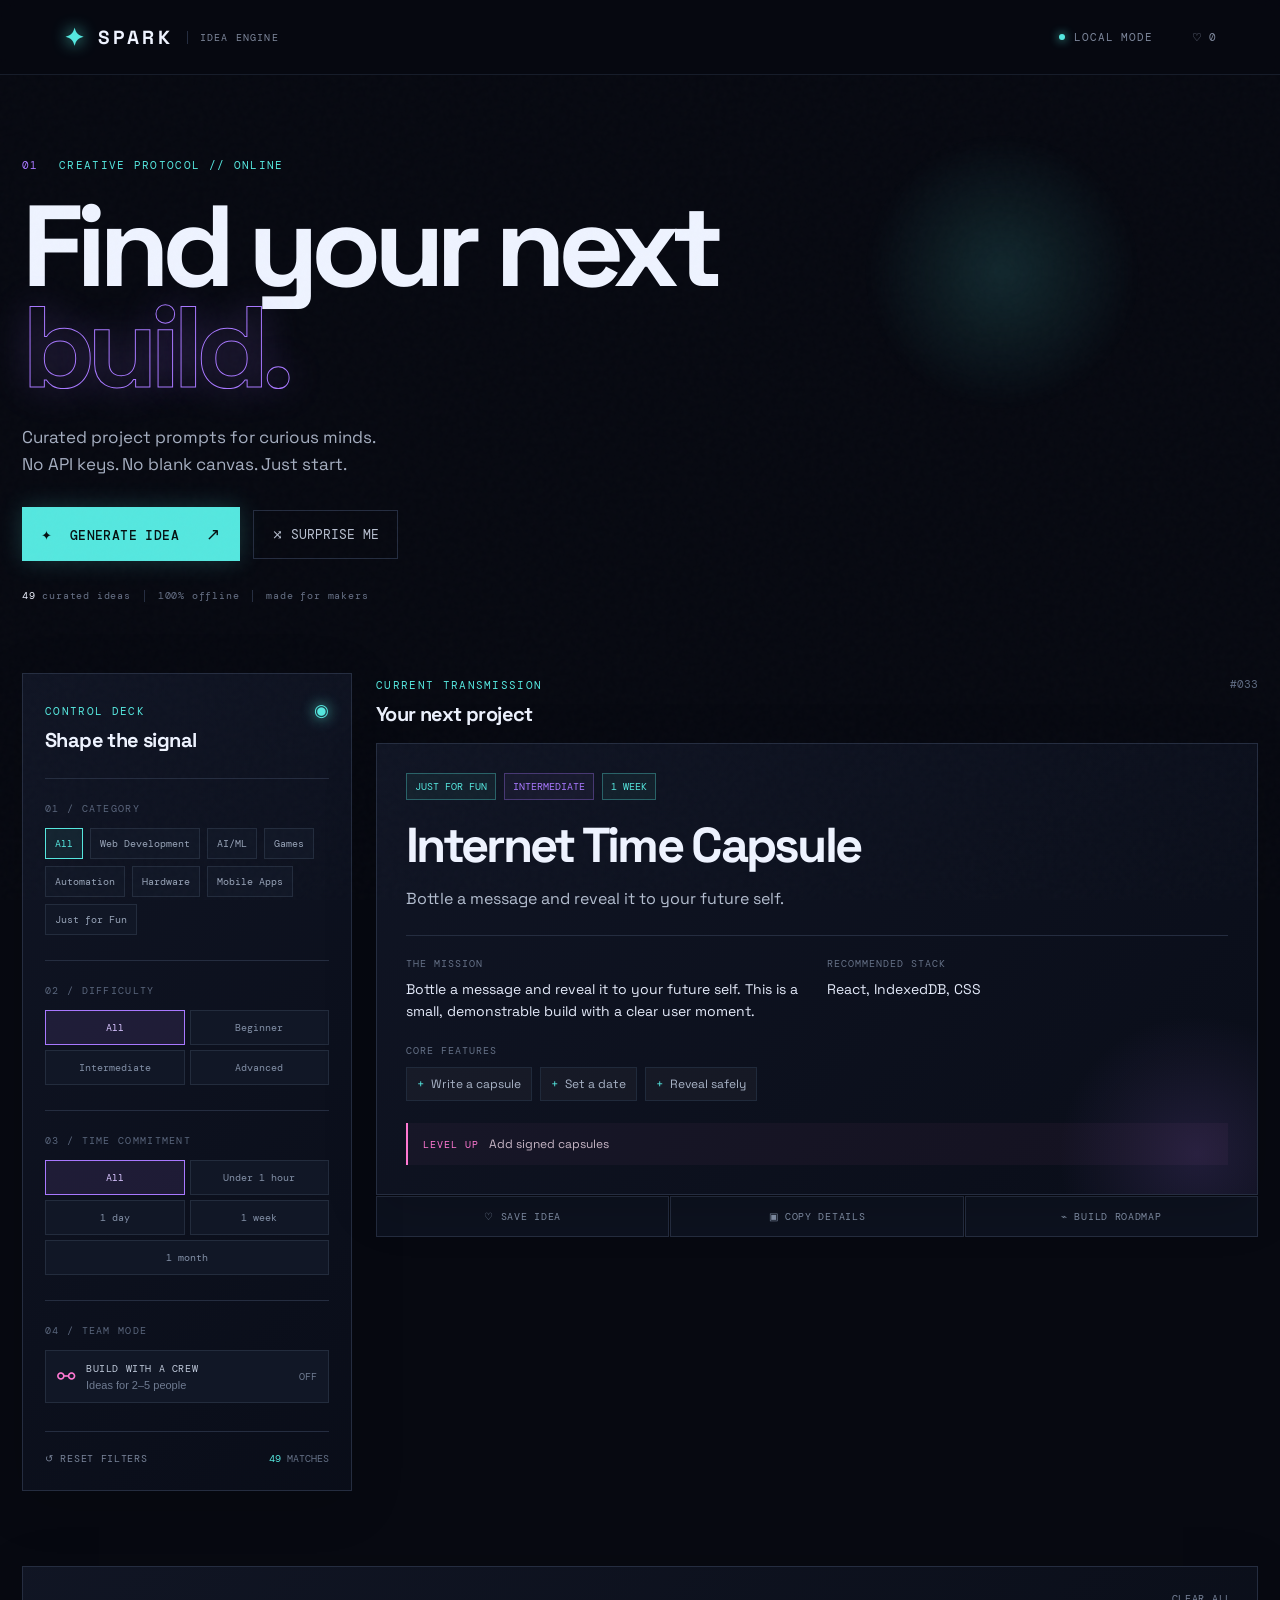
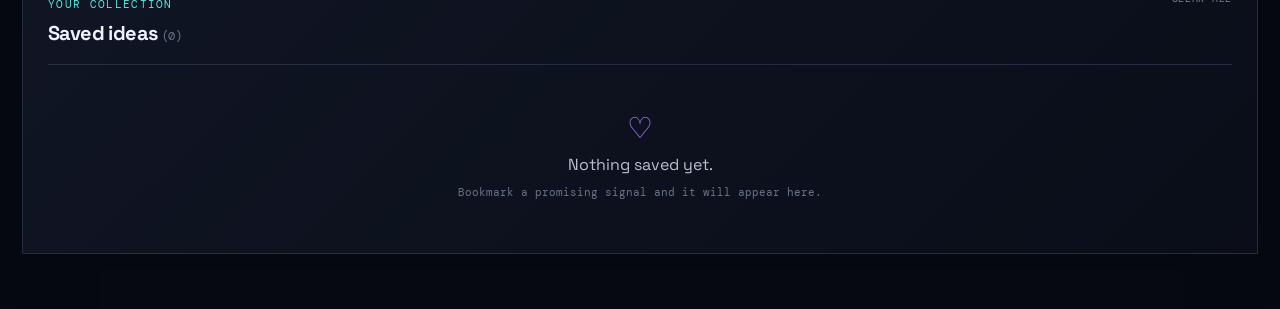
==== index.html @ 1bfc67d9 "Initial commit: SPARK offline project idea generator Static site (49 curated ideas) with self-hosted" ====
<!doctype html>
<html lang="en">
  <head>
    <meta charset="UTF-8" />
    <meta name="viewport" content="width=device-width, initial-scale=1.0" />
    <meta name="theme-color" content="#070911" />
    <meta name="description" content="SPARK is a free, offline project idea generator: 49 curated, buildable prompts filtered by category, difficulty and time — with save, copy and build-roadmap tools for makers." />
    <meta property="og:type" content="website" />
    <meta property="og:title" content="SPARK — Project Idea Generator" />
    <meta property="og:description" content="49 curated, buildable project prompts. No API keys. No blank canvas. Just start." />
    <meta name="twitter:card" content="summary" />
    <meta name="twitter:title" content="SPARK — Project Idea Generator" />
    <meta name="twitter:description" content="49 curated, buildable project prompts. No API keys. No blank canvas. Just start." />
    <link rel="icon" href="data:image/svg+xml,%3Csvg xmlns='http://www.w3.org/2000/svg' viewBox='0 0 64 64'%3E%3Crect width='64' height='64' rx='14' fill='%23070911'/%3E%3Ctext x='32' y='46' font-size='38' text-anchor='middle' fill='%2355e7df'%3E%E2%9C%A6%3C/text%3E%3C/svg%3E" />
    <title>SPARK — Project Idea Generator</title>
    <link rel="stylesheet" href="styles.css" />
  </head>
  <body>
    <div class="noise" aria-hidden="true"></div>
    <noscript><p style="margin:0;padding:16px;text-align:center;background:#111625;color:#eef3ff;font:13px monospace">SPARK needs JavaScript enabled to generate ideas.</p></noscript>
    <header class="topbar">
      <a class="brand" href="#top" aria-label="SPARK home"><span class="brand-mark">✦</span><span>SPARK</span><small>IDEA ENGINE</small></a>
      <div class="top-actions"><span class="status-dot"></span><span>LOCAL MODE</span><button class="icon-button" id="savedNav" type="button" aria-label="Open saved ideas">♡ <span id="savedCount">0</span></button></div>
    </header>

    <main id="top" class="shell">
      <section class="hero">
        <div class="eyebrow"><span>01</span> CREATIVE PROTOCOL // ONLINE</div>
        <h1>Find your next<br /><em>build.</em></h1>
        <p class="hero-copy">Curated project prompts for curious minds.<br />No API keys. No blank canvas. Just start.</p>
        <div class="hero-controls">
          <button class="primary-button" id="generateButton" type="button"><span class="button-icon">✦</span> GENERATE IDEA <span class="button-arrow">↗</span></button>
          <button class="secondary-button" id="surpriseButton" type="button"><span>⤨</span> SURPRISE ME</button>
        </div>
        <div class="hero-meta"><span><b id="ideaTotal">49</b> curated ideas</span><span class="meta-divider"></span><span>100% offline</span><span class="meta-divider"></span><span>made for makers</span></div>
      </section>

      <section class="workspace-grid">
        <aside class="filters-panel panel">
          <div class="panel-heading"><div><span class="section-kicker">CONTROL DECK</span><h2>Shape the signal</h2></div><span class="pulse-icon">◉</span></div>
          <div class="filter-group"><label>01 / CATEGORY</label><div class="chip-grid" id="categoryFilters"></div></div>
          <div class="filter-group"><label>02 / DIFFICULTY</label><div class="segmented" id="difficultyFilters"></div></div>
          <div class="filter-group"><label>03 / TIME COMMITMENT</label><div class="segmented time-grid" id="timeFilters"></div></div>
          <div class="filter-group team-toggle"><label>04 / TEAM MODE</label><button class="team-button" id="teamButton" type="button" aria-pressed="false"><span class="team-icon">⚯</span><span><b>BUILD WITH A CREW</b><small>Ideas for 2–5 people</small></span><i>OFF</i></button></div>
          <div class="filter-footer"><button class="text-button" id="resetButton" type="button">↺ RESET FILTERS</button><span class="match-count"><b id="matchCount">49</b> MATCHES</span></div>
        </aside>

        <section class="result-column" aria-live="polite">
          <div class="result-header"><div><span class="section-kicker">CURRENT TRANSMISSION</span><h2>Your next project</h2></div><span class="result-number" id="resultNumber">#001</span></div>
          <article class="idea-card panel" id="ideaCard"></article>
          <div class="quick-actions"><button class="action-button" id="saveButton" type="button">♡ <span>SAVE IDEA</span></button><button class="action-button" id="copyButton" type="button">▣ <span>COPY DETAILS</span></button><button class="action-button" id="roadmapButton" type="button">⌁ <span>BUILD ROADMAP</span></button></div>
          <div class="roadmap panel hidden" id="roadmapPanel"></div>
        </section>
      </section>

      <section class="saved-section panel" id="savedSection">
        <div class="saved-heading"><div><span class="section-kicker">YOUR COLLECTION</span><h2>Saved ideas <span id="savedHeadingCount">(0)</span></h2></div><button class="text-button" id="clearSavedButton" type="button">CLEAR ALL</button></div>
        <div class="saved-list" id="savedList"><div class="empty-state"><span>♡</span><p>Nothing saved yet.</p><small>Bookmark a promising signal and it will appear here.</small></div></div>
      </section>
    </main>
    <div class="toast" id="toast" role="status"></div>
    <script src="app.js"></script>
  </body>
</html>
---- styles.css ----
@font-face{font-family:'Space Grotesk';font-style:normal;font-weight:300 700;font-display:swap;src:url('fonts/sg-var.woff2') format('woff2')}
@font-face{font-family:'DM Mono';font-style:normal;font-weight:400;font-display:swap;src:url('fonts/dm-400.woff2') format('woff2')}
@font-face{font-family:'DM Mono';font-style:normal;font-weight:500;font-display:swap;src:url('fonts/dm-500.woff2') format('woff2')}
:root{--bg:#070911;--panel:#0d111d;--panel-2:#111625;--line:#252d40;--muted:#7d879b;--text:#eef3ff;--cyan:#55e7df;--purple:#a878ff;--pink:#ff78d2;--mono:'DM Mono','Cascadia Mono','Courier New',monospace;--sans:'Space Grotesk','Segoe UI',Arial,sans-serif}
*{box-sizing:border-box}html{scroll-behavior:smooth}body{margin:0;background:var(--bg);color:var(--text);font-family:var(--sans);min-height:100vh;overflow-x:hidden}.noise{position:fixed;inset:0;opacity:.035;pointer-events:none;z-index:4;background-image:url("data:image/svg+xml,%3Csvg viewBox='0 0 180 180' xmlns='http://www.w3.org/2000/svg'%3E%3Cfilter id='n'%3E%3CfeTurbulence type='fractalNoise' baseFrequency='.9' numOctaves='3' stitchTiles='stitch'/%3E%3C/filter%3E%3Crect width='100%25' height='100%25' filter='url(%23n)' opacity='.55'/%3E%3C/svg%3E")}.topbar{height:75px;border-bottom:1px solid #171d2a;display:flex;align-items:center;justify-content:space-between;padding:0 clamp(22px,5vw,76px);position:relative;z-index:5;background:rgba(7,9,17,.76);backdrop-filter:blur(14px)}.brand{display:flex;align-items:center;gap:10px;color:var(--text);font-weight:700;letter-spacing:.19em;text-decoration:none;font-size:19px}.brand-mark{color:var(--cyan);font-size:24px;text-shadow:0 0 16px var(--cyan)}.brand small{font:10px var(--mono);letter-spacing:.12em;color:var(--muted);border-left:1px solid var(--line);padding-left:12px;margin-left:3px}.top-actions{font:11px var(--mono);letter-spacing:.08em;color:var(--muted);display:flex;align-items:center;gap:9px}.status-dot{width:6px;height:6px;border-radius:50%;background:var(--cyan);box-shadow:0 0 10px var(--cyan)}.icon-button{background:none;border:0;color:var(--muted);font:inherit;margin-left:20px;cursor:pointer;padding:8px 10px;margin-right:-10px}.icon-button:hover{color:var(--text)}.shell{width:min(1250px,calc(100% - 44px));margin:auto}.hero{padding:83px 0 71px;position:relative}.hero:after{content:'';position:absolute;right:9%;top:52px;width:290px;height:290px;border-radius:50%;background:radial-gradient(circle,rgba(84,231,223,.14),transparent 67%);filter:blur(4px);pointer-events:none}.eyebrow,.section-kicker{font:11px var(--mono);letter-spacing:.12em;color:var(--cyan)}.eyebrow span{color:var(--purple);margin-right:12px}.hero h1{font-size:clamp(60px,9vw,120px);line-height:.88;letter-spacing:-.07em;margin:24px 0 25px;position:relative;z-index:1}.hero h1 em{font-style:normal;color:transparent;-webkit-text-stroke:1px var(--purple);text-shadow:0 0 38px rgba(168,120,255,.22)}.hero-copy{font-size:17px;line-height:1.6;color:#a5aec0;margin:0 0 29px}.hero-controls{display:flex;gap:13px;align-items:center}.primary-button,.secondary-button,.action-button,.text-button,.chip,.segmented button{font-family:var(--mono);cursor:pointer;transition:.2s ease}.primary-button{border:0;background:var(--cyan);color:#061112;padding:16px 19px;font-weight:500;letter-spacing:.03em;box-shadow:0 0 24px rgba(85,231,223,.2)}.primary-button:hover{background:#8af4ed;transform:translateY(-2px);box-shadow:0 0 30px rgba(85,231,223,.38)}.button-icon{margin-right:9px}.button-arrow{font-size:17px;margin-left:19px}.secondary-button{background:transparent;border:1px solid var(--line);color:#b9c1d1;padding:15px 18px}.secondary-button:hover{border-color:var(--purple);color:var(--purple)}.hero-meta{display:flex;gap:13px;align-items:center;margin-top:28px;color:#677186;font:10px var(--mono);letter-spacing:.08em}.hero-meta b{color:var(--text);font-weight:400}.meta-divider{height:12px;width:1px;background:var(--line)}.workspace-grid{display:grid;grid-template-columns:330px 1fr;gap:24px;align-items:start}.panel{border:1px solid var(--line);background:linear-gradient(135deg,rgba(17,22,37,.94),rgba(10,14,25,.94));box-shadow:0 12px 50px rgba(0,0,0,.16)}.filters-panel{padding:25px 22px;position:sticky;top:22px}.panel-heading,.result-header,.saved-heading{display:flex;justify-content:space-between;align-items:flex-start}.panel h2,.result-header h2,.saved-heading h2{font-size:20px;letter-spacing:-.03em;margin:7px 0 0}.pulse-icon{color:var(--cyan);font-size:17px;text-shadow:0 0 14px var(--cyan)}.filter-group{border-top:1px solid var(--line);padding:23px 0 0;margin-top:25px}.filter-group label{display:block;color:#59657c;font:10px var(--mono);letter-spacing:.13em;margin-bottom:13px}.chip-grid{display:flex;flex-wrap:wrap;gap:7px}.chip{color:#98a4b8;background:#111726;border:1px solid #232c3d;padding:8px 9px;font-size:10px}.chip:hover,.chip.active{color:var(--cyan);border-color:var(--cyan);background:rgba(85,231,223,.08)}.segmented{display:grid;grid-template-columns:repeat(2,1fr);gap:5px}.segmented button{border:1px solid #232c3d;background:#111726;color:#8390a7;padding:10px 4px;font-size:10px}.segmented button:hover,.segmented button.active{background:rgba(168,120,255,.11);border-color:var(--purple);color:#d8c4ff}.time-grid{grid-template-columns:repeat(2,1fr)}.time-grid button:last-child:nth-child(odd){grid-column:1/-1}.filter-footer{border-top:1px solid var(--line);padding-top:20px;margin-top:28px;display:flex;justify-content:space-between;align-items:center}.text-button{border:0;background:none;color:#788399;font-size:10px;letter-spacing:.07em;padding:10px 7px;margin:-10px -7px}.text-button:hover{color:var(--cyan)}.match-count{font:10px var(--mono);color:#657187}.match-count b{color:var(--cyan);font-weight:400}.result-header{margin-bottom:16px}.result-number{color:#5e6a81;font:11px var(--mono);padding-top:4px}.idea-card{min-height:450px;padding:29px;position:relative;overflow:hidden}.idea-card:after{content:'';position:absolute;right:-80px;bottom:-100px;width:280px;height:280px;border-radius:50%;background:radial-gradient(circle,rgba(168,120,255,.14),transparent 70%)}.idea-top{display:flex;gap:8px;align-items:center;margin-bottom:20px}.tag{font:10px var(--mono);color:var(--cyan);border:1px solid rgba(85,231,223,.33);padding:6px 8px;background:rgba(85,231,223,.06)}.tag.purple{color:var(--purple);border-color:rgba(168,120,255,.33);background:rgba(168,120,255,.06)}.idea-card h3{font-size:clamp(30px,4vw,49px);line-height:1.05;letter-spacing:-.055em;margin:0 0 14px;max-width:680px}.idea-description{font-size:16px;color:#b4bed0;line-height:1.6;max-width:640px;margin:0 0 24px}.detail-grid{display:grid;grid-template-columns:1fr 1fr;gap:20px;border-top:1px solid var(--line);padding-top:21px;position:relative;z-index:1}.detail-label{font:10px var(--mono);color:#657187;letter-spacing:.1em;display:block;margin-bottom:8px}.detail-value{font-size:14px;color:#e4eafa;line-height:1.5}.features{margin-top:22px;position:relative;z-index:1}.feature-list{display:flex;flex-wrap:wrap;gap:8px;margin-top:10px}.feature{font-size:12px;color:#aab5c8;padding:8px 10px;background:rgba(255,255,255,.035);border:1px solid #202a3b}.feature:before{content:'+';color:var(--cyan);margin-right:7px}.challenge{margin-top:22px;padding:13px 15px;border-left:2px solid var(--pink);background:rgba(255,120,210,.04);font-size:12px;color:#c8b7c6;position:relative;z-index:1}.challenge b{font:10px var(--mono);color:var(--pink);letter-spacing:.1em;margin-right:10px}.quick-actions{display:flex;gap:1px;margin-top:1px}.action-button{flex:1;border:1px solid var(--line);background:#0d121f;color:#8390a7;padding:13px 10px;font-size:10px;letter-spacing:.07em}.action-button:hover,.action-button.saved{color:var(--cyan);border-color:var(--cyan);background:rgba(85,231,223,.06)}.roadmap{padding:23px;margin-top:16px}.roadmap h3{margin:0 0 17px;font-size:16px}.roadmap-list{display:grid;grid-template-columns:repeat(4,1fr);gap:12px;counter-reset:steps}.roadmap-step{border-top:1px solid var(--purple);padding-top:11px;font-size:12px;line-height:1.5;color:#aeb8ca}.roadmap-step b{display:block;color:var(--purple);font:10px var(--mono);margin-bottom:7px}.hidden{display:none!important}.saved-section{margin:75px 0 55px;padding:25px}.saved-heading{border-bottom:1px solid var(--line);padding-bottom:18px}.saved-heading h2 span{font:12px var(--mono);color:#69758a}.saved-list{padding-top:17px}.empty-state{text-align:center;padding:27px;color:#68748a}.empty-state span{font-size:29px;color:var(--purple);display:block;margin-bottom:8px}.empty-state p{margin:0 0 5px;color:#b8c0d0}.empty-state small{font:11px var(--mono)}.saved-item{display:flex;justify-content:space-between;gap:15px;align-items:center;padding:14px 0;border-bottom:1px solid #1a2232}.saved-item:last-child{border-bottom:0}.saved-item h3{font-size:14px;margin:0 0 5px}.saved-item p{margin:0;color:#7f8ba0;font-size:12px}.remove-save{background:none;border:0;color:#7f8ba0;font-size:18px;cursor:pointer;padding:8px 10px;margin:-8px -10px}.remove-save:hover{color:var(--pink)}.toast{position:fixed;bottom:25px;left:50%;transform:translate(-50%,20px);background:#e9fffc;color:#071214;padding:12px 17px;font:11px var(--mono);opacity:0;pointer-events:none;transition:.25s;z-index:8}.toast.show{opacity:1;transform:translate(-50%,0)}
@media(max-width:800px){.workspace-grid{grid-template-columns:1fr}.filters-panel{position:static}.hero{padding-top:57px}.hero h1{font-size:clamp(58px,16vw,100px)}.idea-card{min-height:0}.roadmap-list{grid-template-columns:repeat(2,1fr)}}
@media(max-width:520px){.shell{width:min(100% - 28px,1250px)}.topbar{padding:0 16px}.brand small,.top-actions>span:not(.status-dot){display:none}.hero-controls{flex-direction:column;align-items:stretch}.hero-meta{flex-wrap:wrap;line-height:1.7}.idea-card{padding:21px}.detail-grid{grid-template-columns:1fr;gap:15px}.quick-actions{flex-wrap:wrap}.action-button{min-width:30%}.action-button span{display:none}.action-button{font-size:16px;padding:13px}.saved-section{padding:20px}.roadmap-list{grid-template-columns:1fr}}
@media(prefers-reduced-motion:reduce){*,*:before,*:after{scroll-behavior:auto!important;transition:none!important}}
.team-button{width:100%;display:flex;align-items:center;gap:11px;text-align:left;border:1px solid #232c3d;background:#111726;color:#8995a9;padding:11px;cursor:pointer}.team-button:hover,.team-button.active{border-color:var(--pink);background:rgba(255,120,210,.06)}.team-icon{font-size:22px;color:var(--pink)}.team-button b,.team-button small{display:block}.team-button b{font:10px var(--mono);letter-spacing:.06em;color:#c0cadb}.team-button small{font-size:11px;color:#6f7b91;margin-top:4px}.team-button i{font:10px var(--mono);font-style:normal;margin-left:auto;color:#6f7b91}.team-button.active i{color:var(--pink)}
.team-plan{margin-top:22px;position:relative;z-index:1}.team-role{display:inline-block;font-size:11px;color:#c1cada;background:rgba(255,120,210,.045);border:1px solid rgba(255,120,210,.2);padding:7px 9px;margin:0 5px 5px 0}.team-role:before{content:'→';color:var(--pink);margin-right:6px}
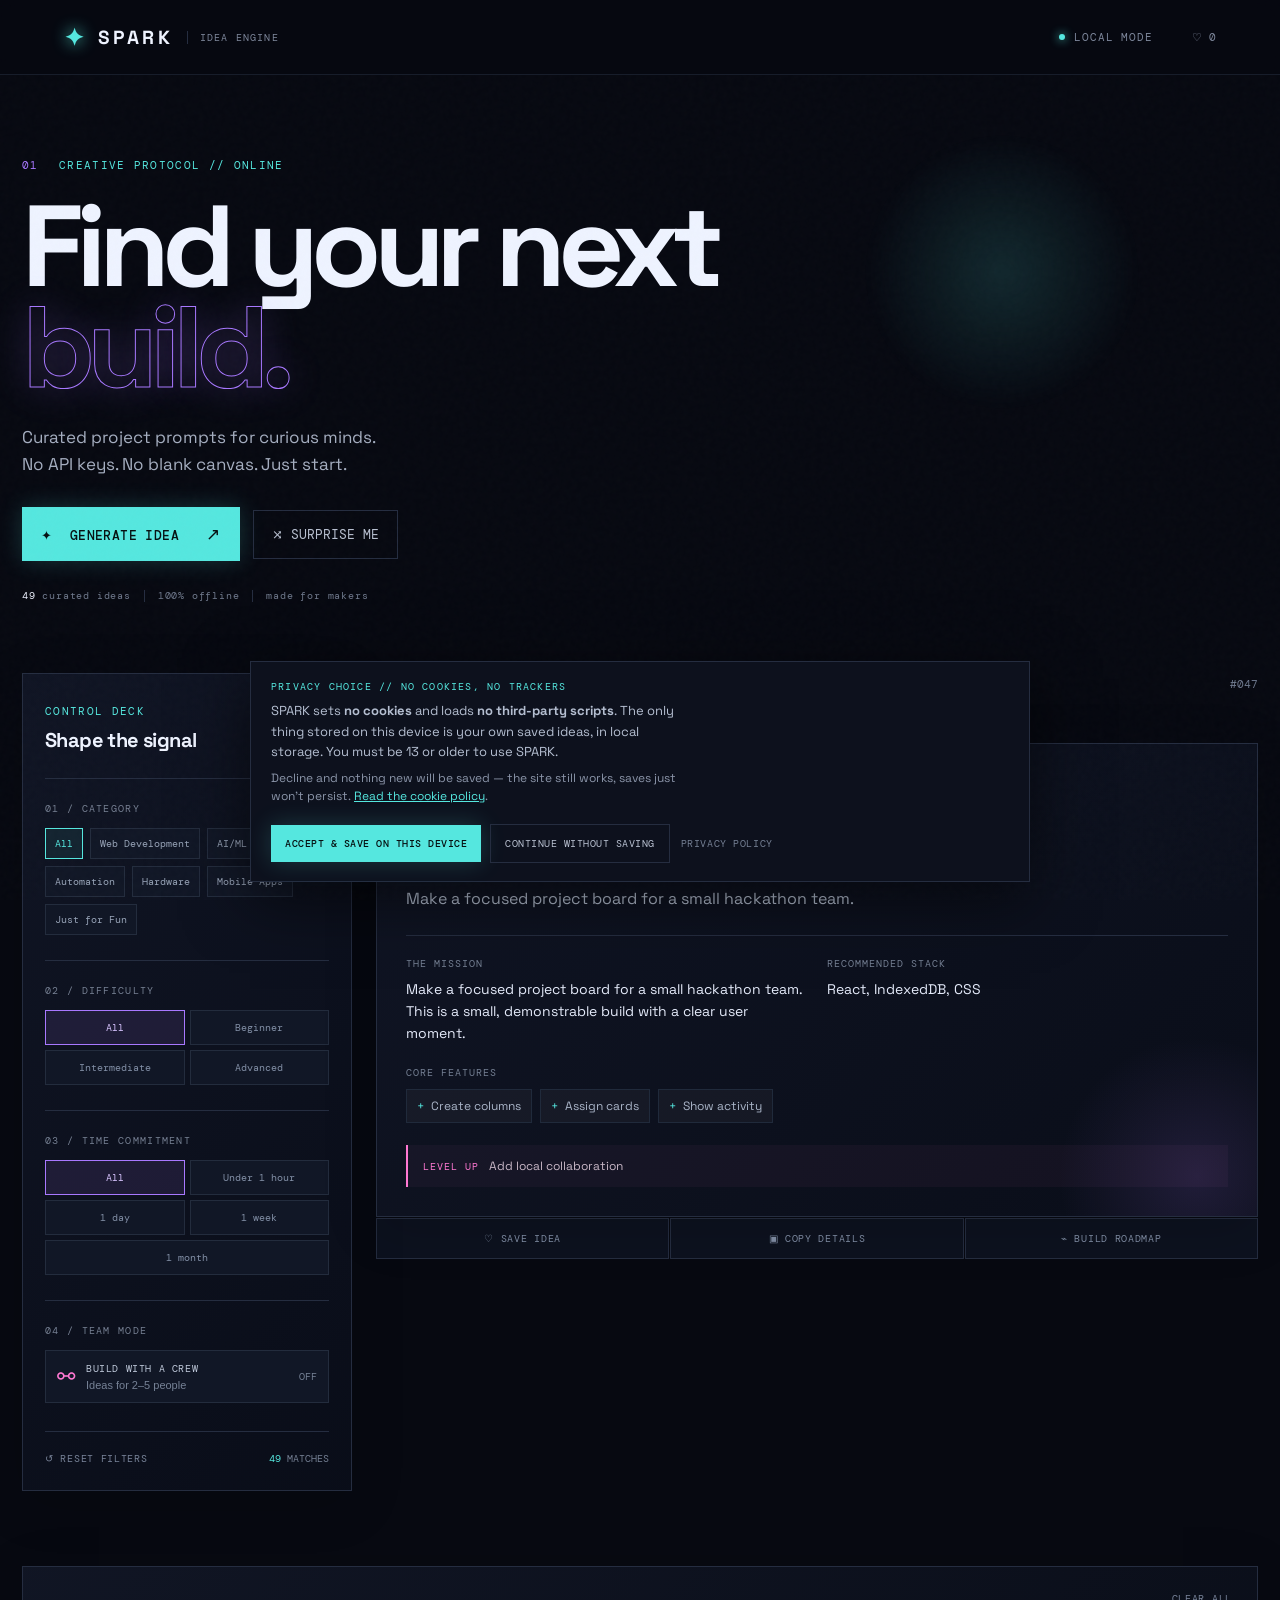
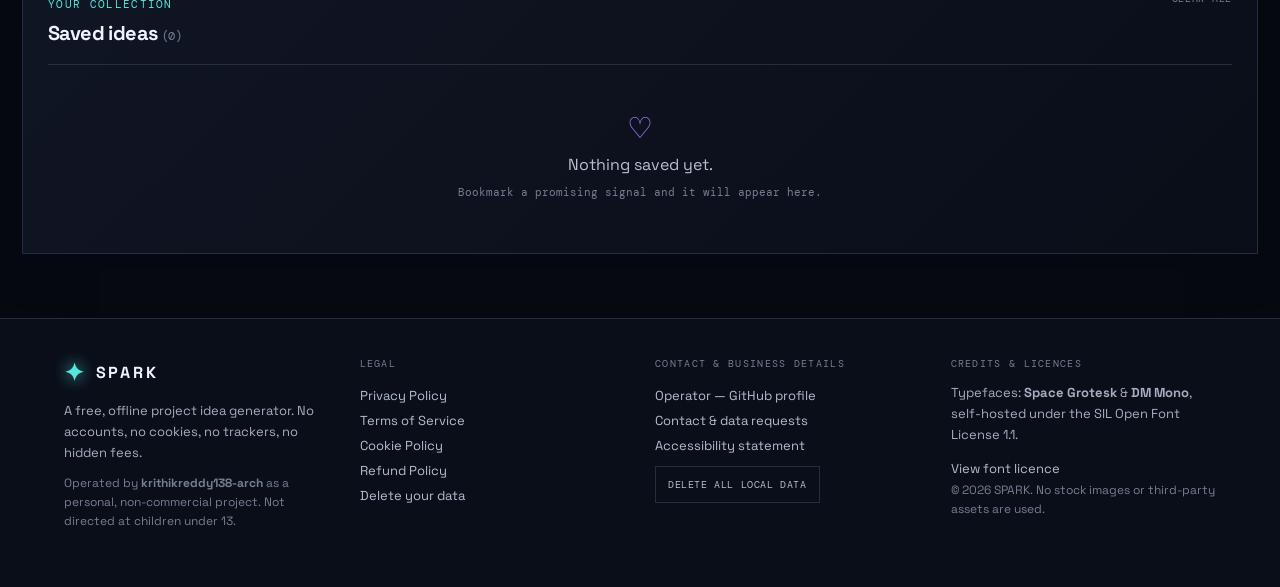
==== commit affc1d15: "Add legal pages, consent banner, accessibility and mobile fixes Adds privacy.html and terms.html cov" ====
--- a/index.html
+++ b/index.html
@@ -16,6 +16,7 @@
     <link rel="stylesheet" href="styles.css" />
   </head>
   <body>
+    <a class="skip-link" href="#ideaCard">Skip to the idea generator</a>
     <div class="noise" aria-hidden="true"></div>
     <noscript><p style="margin:0;padding:16px;text-align:center;background:#111625;color:#eef3ff;font:13px monospace">SPARK needs JavaScript enabled to generate ideas.</p></noscript>
     <header class="topbar">
@@ -58,7 +59,55 @@
         <div class="saved-list" id="savedList"><div class="empty-state"><span>♡</span><p>Nothing saved yet.</p><small>Bookmark a promising signal and it will appear here.</small></div></div>
       </section>
     </main>
+
+    <footer class="site-footer" id="site-footer">
+      <div class="footer-col">
+        <span class="footer-brand"><span class="brand-mark">✦</span>SPARK</span>
+        <p>A free, offline project idea generator. No accounts, no cookies, no trackers, no hidden fees.</p>
+        <p class="footer-op">Operated by <b>krithikreddy138-arch</b> as a personal, non-commercial project. Not directed at children under 13.</p>
+      </div>
+      <div class="footer-col">
+        <b class="footer-head">LEGAL</b>
+        <a href="privacy.html">Privacy Policy</a>
+        <a href="terms.html">Terms of Service</a>
+        <a href="privacy.html#cookies">Cookie Policy</a>
+        <a href="terms.html#refunds">Refund Policy</a>
+        <a href="privacy.html#deletion">Delete your data</a>
+      </div>
+      <div class="footer-col">
+        <b class="footer-head">CONTACT &amp; BUSINESS DETAILS</b>
+        <a href="https://github.com/krithikreddy138-arch">Operator — GitHub profile</a>
+        <a href="https://github.com/krithikreddy138-arch/spark/issues">Contact &amp; data requests</a>
+        <a href="terms.html#accessibility">Accessibility statement</a>
+        <button class="footer-legal-button" id="wipeDataButton" type="button">DELETE ALL LOCAL DATA</button>
+      </div>
+      <div class="footer-col">
+        <b class="footer-head">CREDITS &amp; LICENCES</b>
+        <p>Typefaces: <b>Space Grotesk</b> &amp; <b>DM Mono</b>, self-hosted under the SIL Open Font License 1.1.</p>
+        <a href="fonts/OFL.txt">View font licence</a>
+        <p class="footer-op">© 2026 SPARK. No stock images or third-party assets are used.</p>
+      </div>
+    </footer>
+
     <div class="toast" id="toast" role="status"></div>
+
+    <section class="consent-banner" id="consentBanner" role="region" aria-label="Privacy and cookie choices" hidden>
+      <div class="consent-copy">
+        <b>PRIVACY CHOICE // NO COOKIES, NO TRACKERS</b>
+        <p>SPARK sets <strong>no cookies</strong> and loads <strong>no third-party scripts</strong>. The only thing stored on this device is your own saved ideas, in local storage. You must be 13 or older to use SPARK.</p>
+        <p>Decline and nothing new will be saved — the site still works, saves just won't persist. <a href="privacy.html#cookies">Read the cookie policy</a>.</p>
+      </div>
+      <div class="consent-actions">
+        <button class="primary-button" id="consentAccept" type="button">ACCEPT &amp; SAVE ON THIS DEVICE</button>
+        <button class="secondary-button" id="consentDecline" type="button">CONTINUE WITHOUT SAVING</button>
+        <a class="privacy-link" href="privacy.html">PRIVACY POLICY</a>
+      </div>
+    </section>
     <script src="app.js"></script>
+    <script>
+      document.querySelectorAll('.footer-op').forEach(function (el) {
+        el.innerHTML = el.innerHTML.replace('© 2026 SPARK', '© ' + new Date().getFullYear() + ' SPARK');
+      });
+    </script>
   </body>
 </html>
--- a/styles.css
+++ b/styles.css
@@ -2,9 +2,56 @@
 @font-face{font-family:'DM Mono';font-style:normal;font-weight:400;font-display:swap;src:url('fonts/dm-400.woff2') format('woff2')}
 @font-face{font-family:'DM Mono';font-style:normal;font-weight:500;font-display:swap;src:url('fonts/dm-500.woff2') format('woff2')}
 :root{--bg:#070911;--panel:#0d111d;--panel-2:#111625;--line:#252d40;--muted:#7d879b;--text:#eef3ff;--cyan:#55e7df;--purple:#a878ff;--pink:#ff78d2;--mono:'DM Mono','Cascadia Mono','Courier New',monospace;--sans:'Space Grotesk','Segoe UI',Arial,sans-serif}
-*{box-sizing:border-box}html{scroll-behavior:smooth}body{margin:0;background:var(--bg);color:var(--text);font-family:var(--sans);min-height:100vh;overflow-x:hidden}.noise{position:fixed;inset:0;opacity:.035;pointer-events:none;z-index:4;background-image:url("data:image/svg+xml,%3Csvg viewBox='0 0 180 180' xmlns='http://www.w3.org/2000/svg'%3E%3Cfilter id='n'%3E%3CfeTurbulence type='fractalNoise' baseFrequency='.9' numOctaves='3' stitchTiles='stitch'/%3E%3C/filter%3E%3Crect width='100%25' height='100%25' filter='url(%23n)' opacity='.55'/%3E%3C/svg%3E")}.topbar{height:75px;border-bottom:1px solid #171d2a;display:flex;align-items:center;justify-content:space-between;padding:0 clamp(22px,5vw,76px);position:relative;z-index:5;background:rgba(7,9,17,.76);backdrop-filter:blur(14px)}.brand{display:flex;align-items:center;gap:10px;color:var(--text);font-weight:700;letter-spacing:.19em;text-decoration:none;font-size:19px}.brand-mark{color:var(--cyan);font-size:24px;text-shadow:0 0 16px var(--cyan)}.brand small{font:10px var(--mono);letter-spacing:.12em;color:var(--muted);border-left:1px solid var(--line);padding-left:12px;margin-left:3px}.top-actions{font:11px var(--mono);letter-spacing:.08em;color:var(--muted);display:flex;align-items:center;gap:9px}.status-dot{width:6px;height:6px;border-radius:50%;background:var(--cyan);box-shadow:0 0 10px var(--cyan)}.icon-button{background:none;border:0;color:var(--muted);font:inherit;margin-left:20px;cursor:pointer;padding:8px 10px;margin-right:-10px}.icon-button:hover{color:var(--text)}.shell{width:min(1250px,calc(100% - 44px));margin:auto}.hero{padding:83px 0 71px;position:relative}.hero:after{content:'';position:absolute;right:9%;top:52px;width:290px;height:290px;border-radius:50%;background:radial-gradient(circle,rgba(84,231,223,.14),transparent 67%);filter:blur(4px);pointer-events:none}.eyebrow,.section-kicker{font:11px var(--mono);letter-spacing:.12em;color:var(--cyan)}.eyebrow span{color:var(--purple);margin-right:12px}.hero h1{font-size:clamp(60px,9vw,120px);line-height:.88;letter-spacing:-.07em;margin:24px 0 25px;position:relative;z-index:1}.hero h1 em{font-style:normal;color:transparent;-webkit-text-stroke:1px var(--purple);text-shadow:0 0 38px rgba(168,120,255,.22)}.hero-copy{font-size:17px;line-height:1.6;color:#a5aec0;margin:0 0 29px}.hero-controls{display:flex;gap:13px;align-items:center}.primary-button,.secondary-button,.action-button,.text-button,.chip,.segmented button{font-family:var(--mono);cursor:pointer;transition:.2s ease}.primary-button{border:0;background:var(--cyan);color:#061112;padding:16px 19px;font-weight:500;letter-spacing:.03em;box-shadow:0 0 24px rgba(85,231,223,.2)}.primary-button:hover{background:#8af4ed;transform:translateY(-2px);box-shadow:0 0 30px rgba(85,231,223,.38)}.button-icon{margin-right:9px}.button-arrow{font-size:17px;margin-left:19px}.secondary-button{background:transparent;border:1px solid var(--line);color:#b9c1d1;padding:15px 18px}.secondary-button:hover{border-color:var(--purple);color:var(--purple)}.hero-meta{display:flex;gap:13px;align-items:center;margin-top:28px;color:#677186;font:10px var(--mono);letter-spacing:.08em}.hero-meta b{color:var(--text);font-weight:400}.meta-divider{height:12px;width:1px;background:var(--line)}.workspace-grid{display:grid;grid-template-columns:330px 1fr;gap:24px;align-items:start}.panel{border:1px solid var(--line);background:linear-gradient(135deg,rgba(17,22,37,.94),rgba(10,14,25,.94));box-shadow:0 12px 50px rgba(0,0,0,.16)}.filters-panel{padding:25px 22px;position:sticky;top:22px}.panel-heading,.result-header,.saved-heading{display:flex;justify-content:space-between;align-items:flex-start}.panel h2,.result-header h2,.saved-heading h2{font-size:20px;letter-spacing:-.03em;margin:7px 0 0}.pulse-icon{color:var(--cyan);font-size:17px;text-shadow:0 0 14px var(--cyan)}.filter-group{border-top:1px solid var(--line);padding:23px 0 0;margin-top:25px}.filter-group label{display:block;color:#59657c;font:10px var(--mono);letter-spacing:.13em;margin-bottom:13px}.chip-grid{display:flex;flex-wrap:wrap;gap:7px}.chip{color:#98a4b8;background:#111726;border:1px solid #232c3d;padding:8px 9px;font-size:10px}.chip:hover,.chip.active{color:var(--cyan);border-color:var(--cyan);background:rgba(85,231,223,.08)}.segmented{display:grid;grid-template-columns:repeat(2,1fr);gap:5px}.segmented button{border:1px solid #232c3d;background:#111726;color:#8390a7;padding:10px 4px;font-size:10px}.segmented button:hover,.segmented button.active{background:rgba(168,120,255,.11);border-color:var(--purple);color:#d8c4ff}.time-grid{grid-template-columns:repeat(2,1fr)}.time-grid button:last-child:nth-child(odd){grid-column:1/-1}.filter-footer{border-top:1px solid var(--line);padding-top:20px;margin-top:28px;display:flex;justify-content:space-between;align-items:center}.text-button{border:0;background:none;color:#788399;font-size:10px;letter-spacing:.07em;padding:10px 7px;margin:-10px -7px}.text-button:hover{color:var(--cyan)}.match-count{font:10px var(--mono);color:#657187}.match-count b{color:var(--cyan);font-weight:400}.result-header{margin-bottom:16px}.result-number{color:#5e6a81;font:11px var(--mono);padding-top:4px}.idea-card{min-height:450px;padding:29px;position:relative;overflow:hidden}.idea-card:after{content:'';position:absolute;right:-80px;bottom:-100px;width:280px;height:280px;border-radius:50%;background:radial-gradient(circle,rgba(168,120,255,.14),transparent 70%)}.idea-top{display:flex;gap:8px;align-items:center;margin-bottom:20px}.tag{font:10px var(--mono);color:var(--cyan);border:1px solid rgba(85,231,223,.33);padding:6px 8px;background:rgba(85,231,223,.06)}.tag.purple{color:var(--purple);border-color:rgba(168,120,255,.33);background:rgba(168,120,255,.06)}.idea-card h3{font-size:clamp(30px,4vw,49px);line-height:1.05;letter-spacing:-.055em;margin:0 0 14px;max-width:680px}.idea-description{font-size:16px;color:#b4bed0;line-height:1.6;max-width:640px;margin:0 0 24px}.detail-grid{display:grid;grid-template-columns:1fr 1fr;gap:20px;border-top:1px solid var(--line);padding-top:21px;position:relative;z-index:1}.detail-label{font:10px var(--mono);color:#657187;letter-spacing:.1em;display:block;margin-bottom:8px}.detail-value{font-size:14px;color:#e4eafa;line-height:1.5}.features{margin-top:22px;position:relative;z-index:1}.feature-list{display:flex;flex-wrap:wrap;gap:8px;margin-top:10px}.feature{font-size:12px;color:#aab5c8;padding:8px 10px;background:rgba(255,255,255,.035);border:1px solid #202a3b}.feature:before{content:'+';color:var(--cyan);margin-right:7px}.challenge{margin-top:22px;padding:13px 15px;border-left:2px solid var(--pink);background:rgba(255,120,210,.04);font-size:12px;color:#c8b7c6;position:relative;z-index:1}.challenge b{font:10px var(--mono);color:var(--pink);letter-spacing:.1em;margin-right:10px}.quick-actions{display:flex;gap:1px;margin-top:1px}.action-button{flex:1;border:1px solid var(--line);background:#0d121f;color:#8390a7;padding:13px 10px;font-size:10px;letter-spacing:.07em}.action-button:hover,.action-button.saved{color:var(--cyan);border-color:var(--cyan);background:rgba(85,231,223,.06)}.roadmap{padding:23px;margin-top:16px}.roadmap h3{margin:0 0 17px;font-size:16px}.roadmap-list{display:grid;grid-template-columns:repeat(4,1fr);gap:12px;counter-reset:steps}.roadmap-step{border-top:1px solid var(--purple);padding-top:11px;font-size:12px;line-height:1.5;color:#aeb8ca}.roadmap-step b{display:block;color:var(--purple);font:10px var(--mono);margin-bottom:7px}.hidden{display:none!important}.saved-section{margin:75px 0 55px;padding:25px}.saved-heading{border-bottom:1px solid var(--line);padding-bottom:18px}.saved-heading h2 span{font:12px var(--mono);color:#69758a}.saved-list{padding-top:17px}.empty-state{text-align:center;padding:27px;color:#68748a}.empty-state span{font-size:29px;color:var(--purple);display:block;margin-bottom:8px}.empty-state p{margin:0 0 5px;color:#b8c0d0}.empty-state small{font:11px var(--mono)}.saved-item{display:flex;justify-content:space-between;gap:15px;align-items:center;padding:14px 0;border-bottom:1px solid #1a2232}.saved-item:last-child{border-bottom:0}.saved-item h3{font-size:14px;margin:0 0 5px}.saved-item p{margin:0;color:#7f8ba0;font-size:12px}.remove-save{background:none;border:0;color:#7f8ba0;font-size:18px;cursor:pointer;padding:8px 10px;margin:-8px -10px}.remove-save:hover{color:var(--pink)}.toast{position:fixed;bottom:25px;left:50%;transform:translate(-50%,20px);background:#e9fffc;color:#071214;padding:12px 17px;font:11px var(--mono);opacity:0;pointer-events:none;transition:.25s;z-index:8}.toast.show{opacity:1;transform:translate(-50%,0)}
+*{box-sizing:border-box}html{scroll-behavior:smooth}body{margin:0;background:var(--bg);color:var(--text);font-family:var(--sans);min-height:100vh;overflow-x:hidden}.noise{position:fixed;inset:0;opacity:.035;pointer-events:none;z-index:4;background-image:url("data:image/svg+xml,%3Csvg viewBox='0 0 180 180' xmlns='http://www.w3.org/2000/svg'%3E%3Cfilter id='n'%3E%3CfeTurbulence type='fractalNoise' baseFrequency='.9' numOctaves='3' stitchTiles='stitch'/%3E%3C/filter%3E%3Crect width='100%25' height='100%25' filter='url(%23n)' opacity='.55'/%3E%3C/svg%3E")}.topbar{height:75px;border-bottom:1px solid #171d2a;display:flex;align-items:center;justify-content:space-between;padding:0 clamp(22px,5vw,76px);position:relative;z-index:5;background:rgba(7,9,17,.76);backdrop-filter:blur(14px)}.brand{display:flex;align-items:center;gap:10px;color:var(--text);font-weight:700;letter-spacing:.19em;text-decoration:none;font-size:19px}.brand-mark{color:var(--cyan);font-size:24px;text-shadow:0 0 16px var(--cyan)}.brand small{font:10px var(--mono);letter-spacing:.12em;color:var(--muted);border-left:1px solid var(--line);padding-left:12px;margin-left:3px}.top-actions{font:11px var(--mono);letter-spacing:.08em;color:var(--muted);display:flex;align-items:center;gap:9px}.status-dot{width:6px;height:6px;border-radius:50%;background:var(--cyan);box-shadow:0 0 10px var(--cyan)}.icon-button{background:none;border:0;color:var(--muted);font:inherit;margin-left:20px;cursor:pointer;padding:8px 10px;margin-right:-10px}.icon-button:hover{color:var(--text)}.shell{width:min(1250px,calc(100% - 44px));margin:auto}.hero{padding:83px 0 71px;position:relative}.hero:after{content:'';position:absolute;right:9%;top:52px;width:290px;height:290px;border-radius:50%;background:radial-gradient(circle,rgba(84,231,223,.14),transparent 67%);filter:blur(4px);pointer-events:none}.eyebrow,.section-kicker{font:11px var(--mono);letter-spacing:.12em;color:var(--cyan)}.eyebrow span{color:var(--purple);margin-right:12px}.hero h1{font-size:clamp(60px,9vw,120px);line-height:.88;letter-spacing:-.07em;margin:24px 0 25px;position:relative;z-index:1}.hero h1 em{font-style:normal;color:transparent;-webkit-text-stroke:1px var(--purple);text-shadow:0 0 38px rgba(168,120,255,.22)}.hero-copy{font-size:17px;line-height:1.6;color:#a5aec0;margin:0 0 29px}.hero-controls{display:flex;gap:13px;align-items:center}.primary-button,.secondary-button,.action-button,.text-button,.chip,.segmented button{font-family:var(--mono);cursor:pointer;transition:.2s ease}.primary-button{border:0;background:var(--cyan);color:#061112;padding:16px 19px;font-weight:500;letter-spacing:.03em;box-shadow:0 0 24px rgba(85,231,223,.2)}.primary-button:hover{background:#8af4ed;transform:translateY(-2px);box-shadow:0 0 30px rgba(85,231,223,.38)}.button-icon{margin-right:9px}.button-arrow{font-size:17px;margin-left:19px}.secondary-button{background:transparent;border:1px solid var(--line);color:#b9c1d1;padding:15px 18px}.secondary-button:hover{border-color:var(--purple);color:var(--purple)}.hero-meta{display:flex;gap:13px;align-items:center;margin-top:28px;color:#707a8d;font:10px var(--mono);letter-spacing:.08em}.hero-meta b{color:var(--text);font-weight:400}.meta-divider{height:12px;width:1px;background:var(--line)}.workspace-grid{display:grid;grid-template-columns:330px 1fr;gap:24px;align-items:start}.panel{border:1px solid var(--line);background:linear-gradient(135deg,rgba(17,22,37,.94),rgba(10,14,25,.94));box-shadow:0 12px 50px rgba(0,0,0,.16)}.filters-panel{padding:25px 22px;position:sticky;top:22px}.panel-heading,.result-header,.saved-heading{display:flex;justify-content:space-between;align-items:flex-start}.panel h2,.result-header h2,.saved-heading h2{font-size:20px;letter-spacing:-.03em;margin:7px 0 0}.pulse-icon{color:var(--cyan);font-size:17px;text-shadow:0 0 14px var(--cyan)}.filter-group{border-top:1px solid var(--line);padding:23px 0 0;margin-top:25px}.filter-group label{display:block;color:#757f92;font:10px var(--mono);letter-spacing:.13em;margin-bottom:13px}.chip-grid{display:flex;flex-wrap:wrap;gap:7px}.chip{color:#98a4b8;background:#111726;border:1px solid #232c3d;padding:8px 9px;font-size:10px}.chip:hover,.chip.active{color:var(--cyan);border-color:var(--cyan);background:rgba(85,231,223,.08)}.segmented{display:grid;grid-template-columns:repeat(2,1fr);gap:5px}.segmented button{border:1px solid #232c3d;background:#111726;color:#8390a7;padding:10px 4px;font-size:10px}.segmented button:hover,.segmented button.active{background:rgba(168,120,255,.11);border-color:var(--purple);color:#d8c4ff}.time-grid{grid-template-columns:repeat(2,1fr)}.time-grid button:last-child:nth-child(odd){grid-column:1/-1}.filter-footer{border-top:1px solid var(--line);padding-top:20px;margin-top:28px;display:flex;justify-content:space-between;align-items:center}.text-button{border:0;background:none;color:#788399;font-size:10px;letter-spacing:.07em;padding:10px 7px;margin:-10px -7px}.text-button:hover{color:var(--cyan)}.match-count{font:10px var(--mono);color:#747f93}.match-count b{color:var(--cyan);font-weight:400}.result-header{margin-bottom:16px}.result-number{color:#6e798e;font:11px var(--mono);padding-top:4px}.idea-card{min-height:450px;padding:29px;position:relative;overflow:hidden}.idea-card:after{content:'';position:absolute;right:-80px;bottom:-100px;width:280px;height:280px;border-radius:50%;background:radial-gradient(circle,rgba(168,120,255,.14),transparent 70%)}.idea-top{display:flex;gap:8px;align-items:center;margin-bottom:20px}.tag{font:10px var(--mono);color:var(--cyan);border:1px solid rgba(85,231,223,.33);padding:6px 8px;background:rgba(85,231,223,.06)}.tag.purple{color:var(--purple);border-color:rgba(168,120,255,.33);background:rgba(168,120,255,.06)}.idea-card h3{font-size:clamp(30px,4vw,49px);line-height:1.05;letter-spacing:-.055em;margin:0 0 14px;max-width:680px}.idea-description{font-size:16px;color:#b4bed0;line-height:1.6;max-width:640px;margin:0 0 24px}.detail-grid{display:grid;grid-template-columns:1fr 1fr;gap:20px;border-top:1px solid var(--line);padding-top:21px;position:relative;z-index:1}.detail-label{font:10px var(--mono);color:#747f93;letter-spacing:.1em;display:block;margin-bottom:8px}.detail-value{font-size:14px;color:#e4eafa;line-height:1.5}.features{margin-top:22px;position:relative;z-index:1}.feature-list{display:flex;flex-wrap:wrap;gap:8px;margin-top:10px}.feature{font-size:12px;color:#aab5c8;padding:8px 10px;background:rgba(255,255,255,.035);border:1px solid #202a3b}.feature:before{content:'+';color:var(--cyan);margin-right:7px}.challenge{margin-top:22px;padding:13px 15px;border-left:2px solid var(--pink);background:rgba(255,120,210,.04);font-size:12px;color:#c8b7c6;position:relative;z-index:1}.challenge b{font:10px var(--mono);color:var(--pink);letter-spacing:.1em;margin-right:10px}.quick-actions{display:flex;gap:1px;margin-top:1px}.action-button{flex:1;border:1px solid var(--line);background:#0d121f;color:#8390a7;padding:13px 10px;font-size:10px;letter-spacing:.07em}.action-button:hover,.action-button.saved{color:var(--cyan);border-color:var(--cyan);background:rgba(85,231,223,.06)}.roadmap{padding:23px;margin-top:16px}.roadmap h3{margin:0 0 17px;font-size:16px}.roadmap-list{display:grid;grid-template-columns:repeat(4,1fr);gap:12px;counter-reset:steps}.roadmap-step{border-top:1px solid var(--purple);padding-top:11px;font-size:12px;line-height:1.5;color:#aeb8ca}.roadmap-step b{display:block;color:var(--purple);font:10px var(--mono);margin-bottom:7px}.hidden{display:none!important}.saved-section{margin:75px 0 55px;padding:25px}.saved-heading{border-bottom:1px solid var(--line);padding-bottom:18px}.saved-heading h2 span{font:12px var(--mono);color:#758093}.saved-list{padding-top:17px}.empty-state{text-align:center;padding:27px;color:#747f93}.empty-state span{font-size:29px;color:var(--purple);display:block;margin-bottom:8px}.empty-state p{margin:0 0 5px;color:#b8c0d0}.empty-state small{font:11px var(--mono)}.saved-item{display:flex;justify-content:space-between;gap:15px;align-items:center;padding:14px 0;border-bottom:1px solid #1a2232}.saved-item:last-child{border-bottom:0}.saved-item h3{font-size:14px;margin:0 0 5px}.saved-item p{margin:0;color:#7f8ba0;font-size:12px}.remove-save{background:none;border:0;color:#7f8ba0;font-size:18px;cursor:pointer;padding:8px 10px;margin:-8px -10px}.remove-save:hover{color:var(--pink)}.toast{position:fixed;bottom:25px;left:50%;transform:translate(-50%,20px);background:#e9fffc;color:#071214;padding:12px 17px;font:11px var(--mono);opacity:0;pointer-events:none;transition:.25s;z-index:8}.toast.show{opacity:1;transform:translate(-50%,0)}
 @media(max-width:800px){.workspace-grid{grid-template-columns:1fr}.filters-panel{position:static}.hero{padding-top:57px}.hero h1{font-size:clamp(58px,16vw,100px)}.idea-card{min-height:0}.roadmap-list{grid-template-columns:repeat(2,1fr)}}
 @media(max-width:520px){.shell{width:min(100% - 28px,1250px)}.topbar{padding:0 16px}.brand small,.top-actions>span:not(.status-dot){display:none}.hero-controls{flex-direction:column;align-items:stretch}.hero-meta{flex-wrap:wrap;line-height:1.7}.idea-card{padding:21px}.detail-grid{grid-template-columns:1fr;gap:15px}.quick-actions{flex-wrap:wrap}.action-button{min-width:30%}.action-button span{display:none}.action-button{font-size:16px;padding:13px}.saved-section{padding:20px}.roadmap-list{grid-template-columns:1fr}}
 @media(prefers-reduced-motion:reduce){*,*:before,*:after{scroll-behavior:auto!important;transition:none!important}}
-.team-button{width:100%;display:flex;align-items:center;gap:11px;text-align:left;border:1px solid #232c3d;background:#111726;color:#8995a9;padding:11px;cursor:pointer}.team-button:hover,.team-button.active{border-color:var(--pink);background:rgba(255,120,210,.06)}.team-icon{font-size:22px;color:var(--pink)}.team-button b,.team-button small{display:block}.team-button b{font:10px var(--mono);letter-spacing:.06em;color:#c0cadb}.team-button small{font-size:11px;color:#6f7b91;margin-top:4px}.team-button i{font:10px var(--mono);font-style:normal;margin-left:auto;color:#6f7b91}.team-button.active i{color:var(--pink)}
+.team-button{width:100%;display:flex;align-items:center;gap:11px;text-align:left;border:1px solid #232c3d;background:#111726;color:#8995a9;padding:11px;cursor:pointer}.team-button:hover,.team-button.active{border-color:var(--pink);background:rgba(255,120,210,.06)}.team-icon{font-size:22px;color:var(--pink)}.team-button b,.team-button small{display:block}.team-button b{font:10px var(--mono);letter-spacing:.06em;color:#c0cadb}.team-button small{font-size:11px;color:#768296;margin-top:4px}.team-button i{font:10px var(--mono);font-style:normal;margin-left:auto;color:#768296}.team-button.active i{color:var(--pink)}
 .team-plan{margin-top:22px;position:relative;z-index:1}.team-role{display:inline-block;font-size:11px;color:#c1cada;background:rgba(255,120,210,.045);border:1px solid rgba(255,120,210,.2);padding:7px 9px;margin:0 5px 5px 0}.team-role:before{content:'→';color:var(--pink);margin-right:6px}
+:focus-visible{outline:2px solid var(--cyan);outline-offset:3px}
+.skip-link{position:absolute;left:-9999px;top:0;z-index:20;background:var(--cyan);color:#061112;padding:12px 18px;font:12px var(--mono);letter-spacing:.06em;text-decoration:none}
+.skip-link:focus{left:8px;top:8px}
+.consent-banner{position:fixed;left:50%;bottom:18px;transform:translateX(-50%);width:min(780px,calc(100% - 28px));z-index:12;border:1px solid var(--line);background:#0d111d;box-shadow:0 18px 60px rgba(0,0,0,.55);padding:18px 20px;display:flex;gap:18px;align-items:flex-start;flex-wrap:wrap}
+.consent-banner[hidden]{display:none}
+.consent-banner .consent-copy{flex:1;min-width:250px}
+.consent-banner .consent-copy b{display:block;font:10px var(--mono);letter-spacing:.12em;color:var(--cyan);margin-bottom:8px}
+.consent-banner .consent-copy p{margin:0 0 7px;font-size:13px;line-height:1.55;color:#b4bed0;max-width:52ch}
+.consent-banner .consent-copy p:last-child{margin-bottom:0;color:#8b95a9;font-size:12px}
+.consent-banner .consent-copy a{color:var(--cyan)}
+.consent-actions{display:flex;gap:9px;align-items:center;flex-wrap:wrap}
+.consent-actions .primary-button,.consent-actions .secondary-button{padding:12px 14px;font-size:10px;letter-spacing:.05em}
+.consent-actions .privacy-link{font:10px var(--mono);letter-spacing:.06em;color:#747f93;text-decoration:none;padding:8px 2px}
+.consent-actions .privacy-link:hover{color:var(--cyan)}
+@media(max-width:520px){.consent-banner{flex-direction:column;gap:13px;padding:16px}.consent-actions{width:100%;flex-direction:column;align-items:stretch}.consent-actions .primary-button,.consent-actions .secondary-button{flex:none;width:100%;min-height:44px;text-align:center}.consent-actions .privacy-link{text-align:center;padding:12px 2px}}
+.site-footer{border-top:1px solid var(--line);margin-top:64px;padding:38px clamp(22px,5vw,76px) 46px;display:grid;grid-template-columns:repeat(4,1fr);gap:30px;background:#0a0e19}
+.site-footer .footer-brand{display:flex;align-items:center;gap:9px;font-weight:700;letter-spacing:.17em;font-size:16px;margin-bottom:13px}
+.site-footer b.footer-head{display:block;font:10px var(--mono);letter-spacing:.13em;color:#757f92;margin-bottom:13px}
+.site-footer p{margin:0 0 10px;font-size:13px;line-height:1.6;color:#a5aec0}
+.site-footer .footer-op{color:#747f93;font-size:12px}
+.site-footer a{display:block;color:#b4bed0;font-size:13px;text-decoration:none;padding:4px 0}
+.site-footer a:hover{color:var(--cyan);text-decoration:underline}
+.footer-legal-button{background:none;border:1px solid var(--line);color:#b4bed0;font:10px var(--mono);letter-spacing:.06em;padding:11px 12px;cursor:pointer;margin-top:8px;transition:.2s ease}
+.footer-legal-button:hover{border-color:var(--pink);color:var(--pink)}
+@media(max-width:800px){.site-footer{grid-template-columns:repeat(2,1fr)}}
+@media(max-width:520px){.site-footer{grid-template-columns:1fr;padding:32px 20px 40px}}
+.legal-wrap{width:min(860px,calc(100% - 44px));margin:0 auto;padding:52px 0 26px}
+.legal-wrap h1{font-size:clamp(38px,6vw,66px);letter-spacing:-.055em;line-height:.95;margin:20px 0 12px}
+.legal-wrap .updated{font:11px var(--mono);color:#747f93;letter-spacing:.08em}
+.legal-wrap h2{font-size:22px;letter-spacing:-.02em;margin:40px 0 14px;padding-top:22px;border-top:1px solid var(--line)}
+.legal-wrap h3{font-size:15px;margin:24px 0 8px;color:#eef3ff}
+.legal-wrap p,.legal-wrap li{font-size:15px;line-height:1.7;color:#b4bed0}
+.legal-wrap p{margin:0 0 13px}
+.legal-wrap ul{padding-left:20px;margin:0 0 14px}
+.legal-wrap li{margin-bottom:7px}
+.legal-wrap a{color:var(--cyan)}
+.legal-wrap .callout{border-left:2px solid var(--cyan);background:rgba(85,231,223,.05);padding:14px 16px;margin:16px 0;font-size:14px;color:#d6e2f5}
+.legal-wrap .callout.warn{border-color:var(--pink);background:rgba(255,120,210,.05)}
+.legal-table{width:100%;border-collapse:collapse;margin:14px 0 18px;font-size:13px}
+.table-scroll{width:100%;overflow-x:auto;margin:14px 0 18px;-webkit-overflow-scrolling:touch}
+.table-scroll .legal-table{margin:0}
+.table-scroll:focus-visible{outline:2px solid var(--cyan);outline-offset:2px}
+.legal-table th,.legal-table td{border:1px solid var(--line);padding:10px 12px;text-align:left;vertical-align:top;color:#b4bed0;line-height:1.55}
+.legal-table th{font:10px var(--mono);letter-spacing:.1em;color:#7f8899;background:#111625}
+.legal-wrap code{font:12px var(--mono);background:#111625;border:1px solid var(--line);padding:2px 6px;color:#e4eafa}
+.back-link{font:11px var(--mono);letter-spacing:.08em;color:#747f93;text-decoration:none}
+.back-link:hover{color:var(--cyan)}
